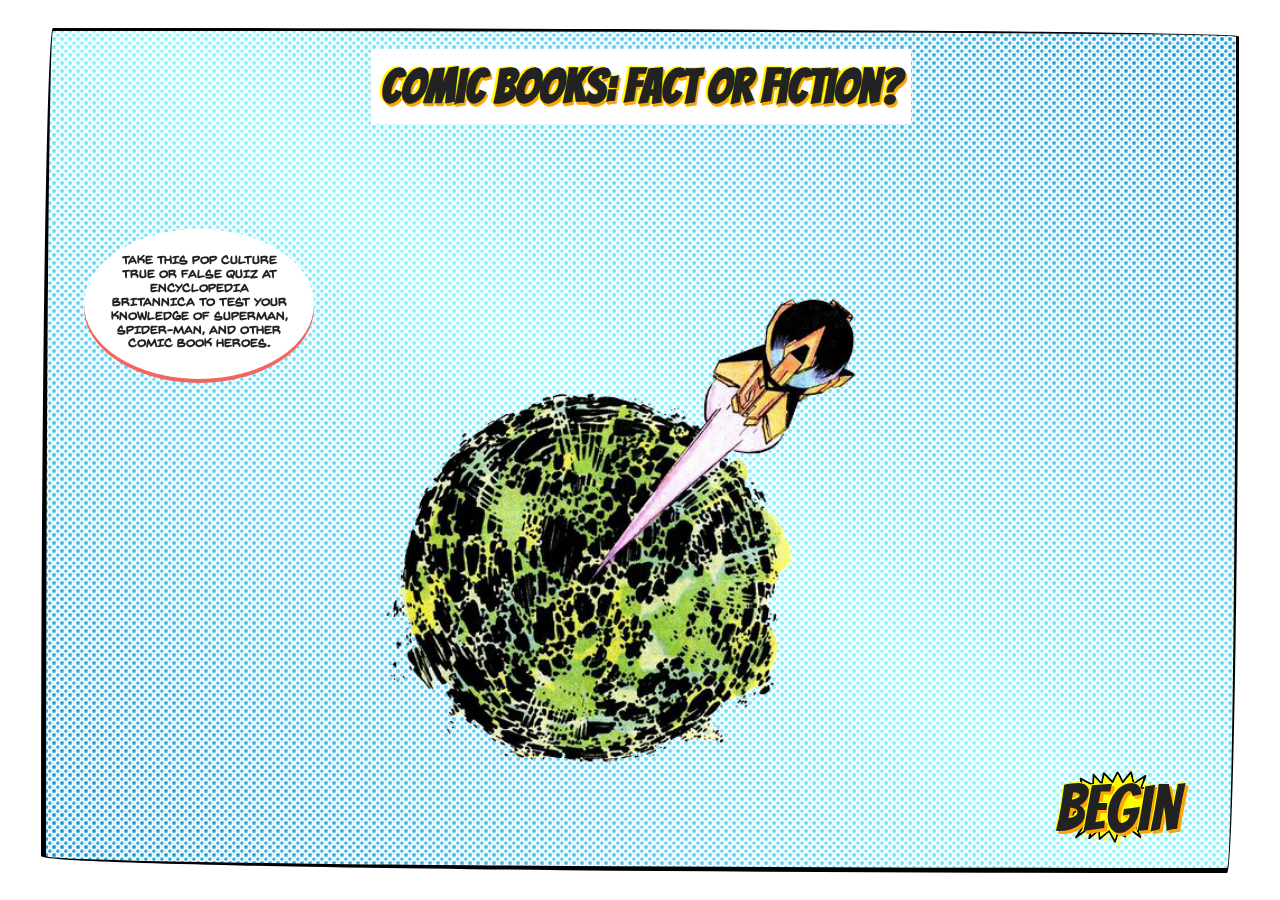
==== public/index.html @ ffc9914f "set up for firebase hosting" ====
<!doctype html>
<html lang="en">
    <head>
        <meta charset="utf-8">
        <meta http-equiv="x-ua-compatible" content="ie=edge">
        <title></title>
        <meta id="meta-description" name="description">
        <meta name="viewport" content="width=device-width, initial-scale=1">

        <link rel="stylesheet" href="css/normalize.css">
        <link rel="stylesheet" href="https://cdnjs.cloudflare.com/ajax/libs/animate.css/3.5.2/animate.css">

        <link rel="icon" type="image/png" sizes="32x32" href="/favicon-32x32.png">
        <link rel="icon" type="image/png" sizes="16x16" href="/favicon-16x16.png">
    </head>
    <body>
        <div class="outer-grid">
            <div id="innerGrid" class="inner-grid">
                <h1 id="title" class="title"></h1>
                <img id="krypton" class="krypton" src="img/krypton.png" alt="Superman's Home Planet Krypton explodes!">
                <div id="dialog" class="dialog">
                    <h4 id="description"></h4>
                </div>
                <template id="questionTemplate">
                    <blockquote id="bubble" class="bubble">
                        <h2 id="questionHead" class="question"></h2>
                    </blockquote>
                    <h3 id="score" class="score"></h3>
                    <div id="answersGrid" class="answers-grid">
                        <h3 id="answer1" class="answers"></h3>
                        <h3 id="answer2" class="answers"></h3>
                    </div>
                </template>
                <template id="nextTemplate">
                    <h2 id="correct" class="correct">Correct!</h2>
                    <h3 id="explanation" class="explanation"></h3>
                    <h2 id="next" class="next">Next >></h2>
                </template>
                <button id="begin" onclick="beginQuestionFlow()" class="begin-btn">Begin</button>
            </div>
        </div>

        <link rel="stylesheet" type="text/css" media="screen" href="css/main.css"/>
        <script src="js/main.js"></script>
    </body>
</html>
---- public/css/main.css ----
@import url(//fonts.googleapis.com/css?family=Bangers);
@font-face {
    font-family: 'Back Issues';
    src: url('../fonts/BackIssuesBB_reg.otf')
}

body {
    font-family: "Bangers", sans-serif;
    color: #222;
    text-align: center;
    text-shadow: -1.5px -1.5px yellow, 1.5px 1.5px orange,  2.5px 2.5px orange;
}

.outer-grid {
    display: grid;
    width: 100vw;
    height: 100vh;
    margin: 0;
    padding: 0;
    justify-items: center;
    align-items: center;
}

.inner-grid {
    display: grid;
    height: 93vh;
    width: 93vw;
    background:#fff;
    border: solid black;
    border-color: black;
    border-width: 3px 3px 5px 5px;
    border-radius:1% 98% 1% 98%/98% 1% 92% 2%;
    grid-template-areas: 
        "top"
        "center"
        "bottom";
    background-image: radial-gradient(ellipse farthest-corner, rgba(0, 0, 0, 0) 0%, rgba(0, 0, 0, 0) 35%, #ffffff 30%, #ffffff 40%, rgba(0, 0, 0, 0) 90%), radial-gradient(ellipse farthest-corner at 0px 0px, rgba(0, 0, 0, 0) 0%, rgba(0, 0, 0, 0) 20%, #ffffff 15%, #ffffff 20%, rgba(0, 0, 0, 0) 50%), radial-gradient(ellipse farthest-corner at 8px 8px, rgba(0, 0, 0, 0) 0%, rgba(0, 0, 0, 0) 20%, #ffffff 15%, #ffffff 20%, rgba(0, 0, 0, 0) 50%), radial-gradient(ellipse farthest-corner at 0px 8px, rgba(0, 0, 0, 0) 0%, rgba(0, 0, 0, 0) 20%, #ffffff 15%, #ffffff 20%, rgba(0, 0, 0, 0) 40%), radial-gradient(ellipse farthest-corner at 8px 0px, rgba(0, 0, 0, 0) 0%, rgba(0, 0, 0, 0) 20%, #ffffff 15%, #ffffff 20%, rgba(0, 0, 0, 0) 50%), linear-gradient(40deg, #038ecf 0, #51cbf1 30%, #7ff9ff 50%, #51cbf1 70%, #038ecf 100%);
    background-size: 8px 8px, 8px 8px, 8px 8px, 8px 8px, 8px 8px, 100% 100%;
}

.title {
    font-size: 3em;
    text-shadow: -1.5px -1.5px yellow, 1.5px 1.5px orange,  2.5px 2.5px orange;
    grid-area: top;
    margin-top: 2vh;
    padding: 10px;
    background-color: #fff;
    align-self: start;
    justify-self: center;
}

.begin-btn {
    background: url('../pop.svg');
    border: none;
    background-position: center;
    background-size: 100% 100%;
    background-repeat: no-repeat;
    margin-right: 4vw;
    font-family: "Bangers", sans-serif;
    justify-self: end;
    align-self: center;
    color: #222;
    font-size: 4em;
    text-shadow: -1.5px -1.5px yellow, 1.5px 1.5px orange,  2.5px 2.5px orange;
    grid-area: bottom;
    cursor: pointer;
    text-decoration: none;
}

.dialog {
    position: absolute;
    font-size: 0.8em;
    text-transform: uppercase;
    max-height: 150px;
    max-width: 200px;
    margin-top: 22vh;
    margin-left: 3vw;
    padding: 0px 15px;
    background-color: #fff;
    -webkit-filter: drop-shadow(0 4px 0 #f3655d);
    filter: drop-shadow(0 4px 0 #f3655d);
    text-transform: uppercase;
    height: 65%;
    -moz-border-radius: 50%;
    -webkit-border-radius: 50%;
    border-radius: 50%;
    text-shadow: none;
}

h4 {
    font-family: "Back Issues", sans-serif;
    color: #222;
    font-size: 0.95em;
    padding: 10px;
}

.krypton {
    margin-bottom: -25px;
    max-width: 550px;
    align-self: end;
    justify-self: center;
    width: 90vw;
    grid-area: center;
}

.question {
    font-family: 'Back Issues';
    font-size: 1.3em;
    max-width: 450px;
    padding: 10px;
    padding: 35px;
}

blockquote.bubble { 
    display: grid;
    justify-self: center;
    justify-items: center;
    background: url('../speech-bubble.svg'); 
    background-position: center;
    background-size: 100% 100%;
    max-height: 150px;
    max-width: 550px;
    background-repeat: no-repeat;
    padding-top: 6%;
    padding-bottom: 16%;
    box-sizing: content-box;
    line-height: 1;
    grid-area: center;
    text-shadow: none;
}

.score {
    grid-area: center;
    align-self: end;
    font-size: 1.6em;
}

.answers-grid {
    display: grid;
    grid-template-areas: 
        "left right";
    grid-column: 1fr 1fr;
    align-items: start;
}

#answer1 {
    grid-area: left;
}

#answer2 {
    grid-area: right;
}

.answers {
    margin-top: 0;
    grid-area: bottom;
    font-size: 3em;
    cursor: pointer;
}

.next {
    grid-area: bottom;
    cursor: pointer;
    font-size: 4em;
}

.explanation {
    grid-area: center;
    font-size: 3em;
    align-self: center;
    max-width: 650px;
    padding-right: 15px;
    padding-left: 15px;
    justify-self: center;
}

.correct {
    font-size: 4em;
    grid-area: center;
    align-self: start;
}

@media (max-width: 580px) {
    .title { 
        background-color: transparent;
    }

    .question {
        padding: 15px;
        margin-top: 5px;
    }

    .correct {
        font-size: 3em;
    }

    .explanation {
        font-size: 2em;
    }
}
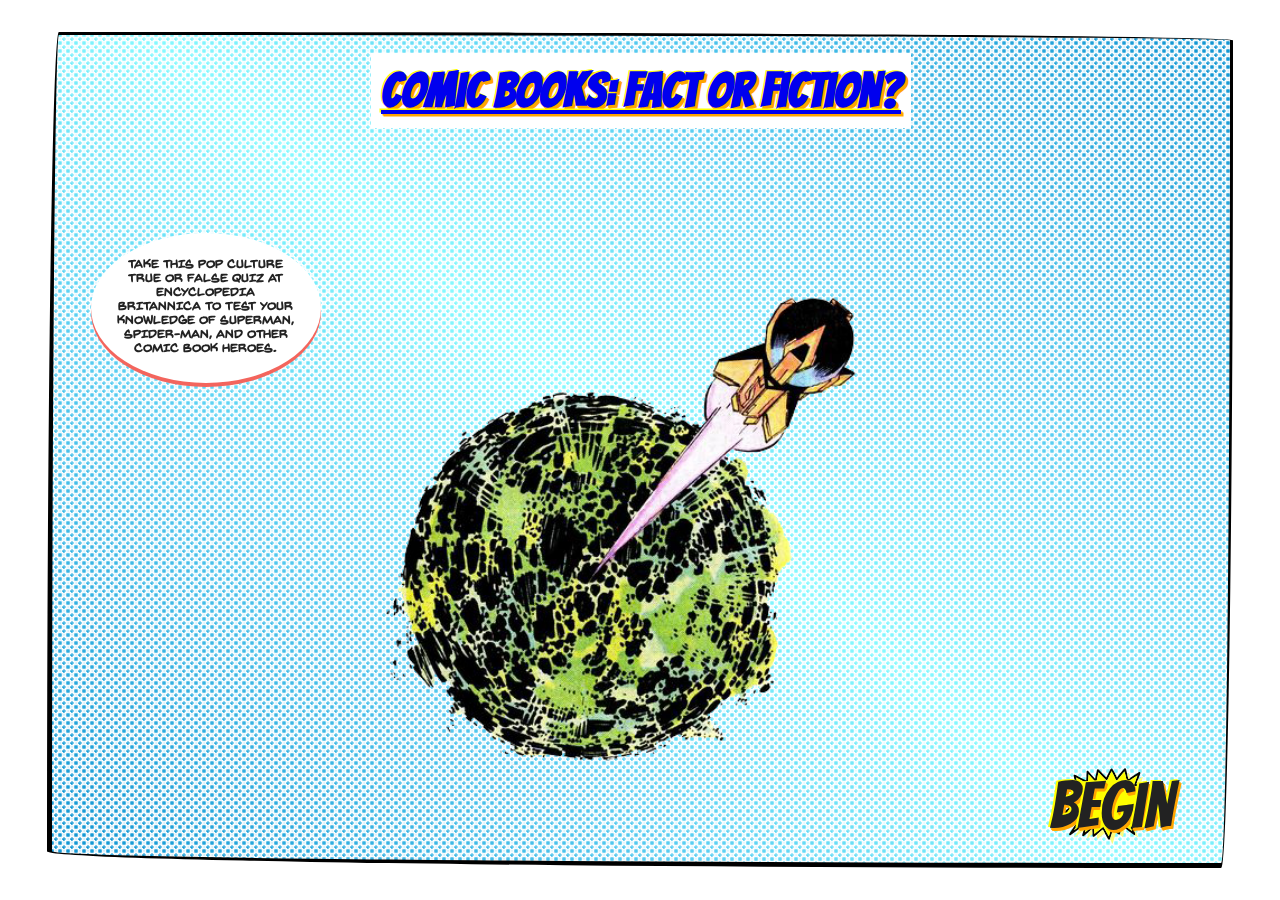
==== commit 855fb1de: "Made the title a home link" ====
--- a/public/index.html
+++ b/public/index.html
@@ -16,7 +16,7 @@
     <body>
         <div class="outer-grid">
             <div id="innerGrid" class="inner-grid">
-                <h1 id="title" class="title"></h1>
+                <a href="/" class="home-link"><h1 id="title" class="title"></h1></a>
                 <img id="krypton" class="krypton" src="img/krypton.png" alt="Superman's Home Planet Krypton explodes!">
                 <div id="dialog" class="dialog">
                     <h4 id="description"></h4>
--- a/public/css/main.css
+++ b/public/css/main.css
@@ -23,8 +23,8 @@
 
 .inner-grid {
     display: grid;
-    height: 93vh;
-    width: 93vw;
+    height: 92vh;
+    width: 92vw;
     background:#fff;
     border: solid black;
     border-color: black;
@@ -36,6 +36,14 @@
         "bottom";
     background-image: radial-gradient(ellipse farthest-corner, rgba(0, 0, 0, 0) 0%, rgba(0, 0, 0, 0) 35%, #ffffff 30%, #ffffff 40%, rgba(0, 0, 0, 0) 90%), radial-gradient(ellipse farthest-corner at 0px 0px, rgba(0, 0, 0, 0) 0%, rgba(0, 0, 0, 0) 20%, #ffffff 15%, #ffffff 20%, rgba(0, 0, 0, 0) 50%), radial-gradient(ellipse farthest-corner at 8px 8px, rgba(0, 0, 0, 0) 0%, rgba(0, 0, 0, 0) 20%, #ffffff 15%, #ffffff 20%, rgba(0, 0, 0, 0) 50%), radial-gradient(ellipse farthest-corner at 0px 8px, rgba(0, 0, 0, 0) 0%, rgba(0, 0, 0, 0) 20%, #ffffff 15%, #ffffff 20%, rgba(0, 0, 0, 0) 40%), radial-gradient(ellipse farthest-corner at 8px 0px, rgba(0, 0, 0, 0) 0%, rgba(0, 0, 0, 0) 20%, #ffffff 15%, #ffffff 20%, rgba(0, 0, 0, 0) 50%), linear-gradient(40deg, #038ecf 0, #51cbf1 30%, #7ff9ff 50%, #51cbf1 70%, #038ecf 100%);
     background-size: 8px 8px, 8px 8px, 8px 8px, 8px 8px, 8px 8px, 100% 100%;
+}
+
+a:visited {
+    color: inherit;
+}
+
+.home-link {
+    justify-self: center;
 }
 
 .title {
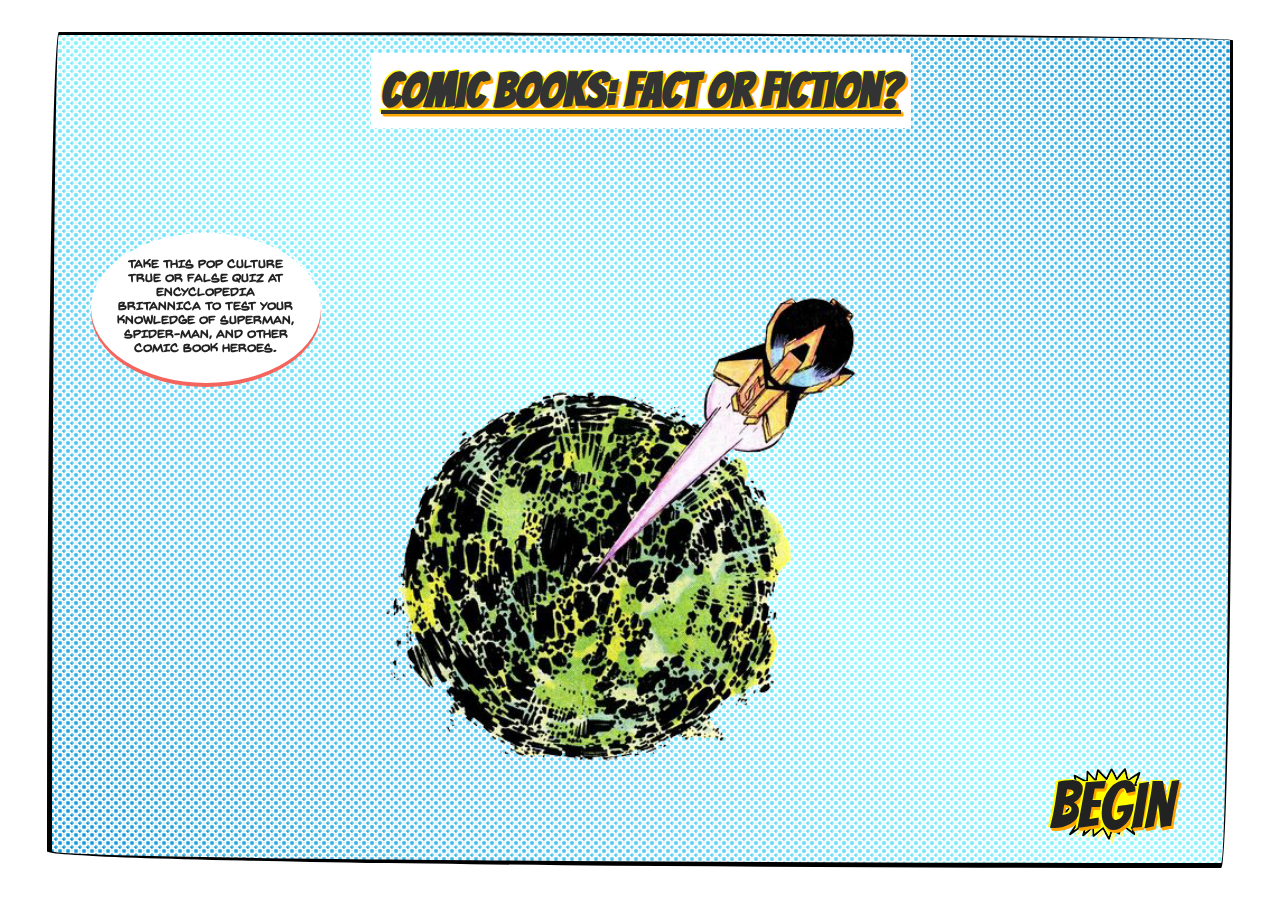
==== commit 709541f5: "Reverting back to working" ====
--- a/public/index.html
+++ b/public/index.html
@@ -36,7 +36,7 @@
                     <h3 id="explanation" class="explanation"></h3>
                     <h2 id="next" class="next">Next >></h2>
                 </template>
-                <button id="begin" onclick="beginQuestionFlow()" class="begin-btn">Begin</button>
+                <button id="begin" class="begin-btn">Begin</button>
             </div>
         </div>
 
--- a/public/css/main.css
+++ b/public/css/main.css
@@ -36,6 +36,10 @@
         "bottom";
     background-image: radial-gradient(ellipse farthest-corner, rgba(0, 0, 0, 0) 0%, rgba(0, 0, 0, 0) 35%, #ffffff 30%, #ffffff 40%, rgba(0, 0, 0, 0) 90%), radial-gradient(ellipse farthest-corner at 0px 0px, rgba(0, 0, 0, 0) 0%, rgba(0, 0, 0, 0) 20%, #ffffff 15%, #ffffff 20%, rgba(0, 0, 0, 0) 50%), radial-gradient(ellipse farthest-corner at 8px 8px, rgba(0, 0, 0, 0) 0%, rgba(0, 0, 0, 0) 20%, #ffffff 15%, #ffffff 20%, rgba(0, 0, 0, 0) 50%), radial-gradient(ellipse farthest-corner at 0px 8px, rgba(0, 0, 0, 0) 0%, rgba(0, 0, 0, 0) 20%, #ffffff 15%, #ffffff 20%, rgba(0, 0, 0, 0) 40%), radial-gradient(ellipse farthest-corner at 8px 0px, rgba(0, 0, 0, 0) 0%, rgba(0, 0, 0, 0) 20%, #ffffff 15%, #ffffff 20%, rgba(0, 0, 0, 0) 50%), linear-gradient(40deg, #038ecf 0, #51cbf1 30%, #7ff9ff 50%, #51cbf1 70%, #038ecf 100%);
     background-size: 8px 8px, 8px 8px, 8px 8px, 8px 8px, 8px 8px, 100% 100%;
+}
+
+a {
+    color: #333;
 }
 
 a:visited {
@@ -174,7 +178,7 @@
 
 .explanation {
     grid-area: center;
-    font-size: 3em;
+    font-size: 2.5em;
     align-self: center;
     max-width: 650px;
     padding-right: 15px;
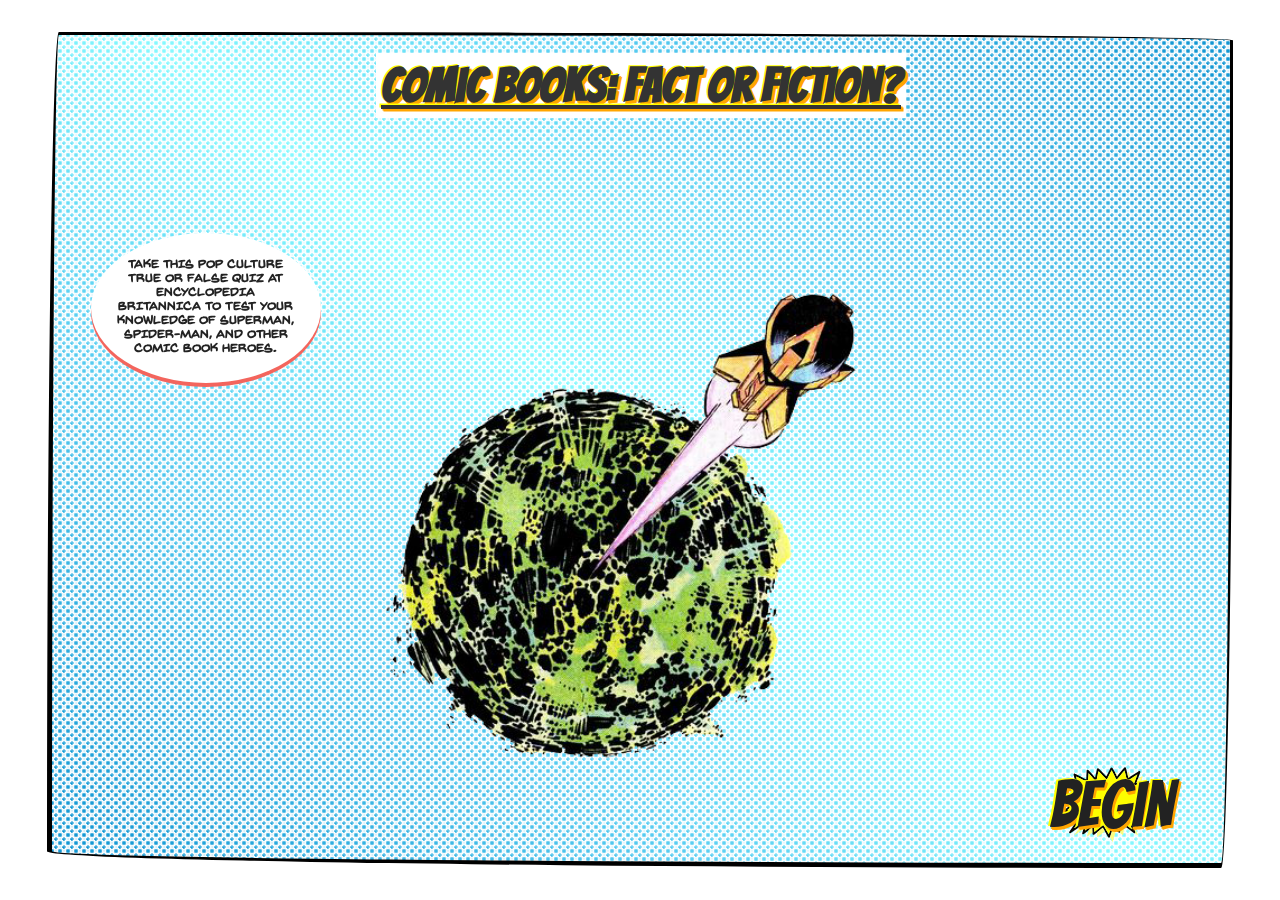
==== commit 646e21b2: "good stopping point, need to find ways to make code more concise" ====
--- a/public/index.html
+++ b/public/index.html
@@ -7,20 +7,19 @@
         <meta id="meta-description" name="description">
         <meta name="viewport" content="width=device-width, initial-scale=1">
 
-        <link rel="stylesheet" href="css/normalize.css">
-        <link rel="stylesheet" href="https://cdnjs.cloudflare.com/ajax/libs/animate.css/3.5.2/animate.css">
-
         <link rel="icon" type="image/png" sizes="32x32" href="/favicon-32x32.png">
         <link rel="icon" type="image/png" sizes="16x16" href="/favicon-16x16.png">
     </head>
     <body>
         <div class="outer-grid">
+
             <div id="innerGrid" class="inner-grid">
                 <a href="/" class="home-link"><h1 id="title" class="title"></h1></a>
                 <img id="krypton" class="krypton" src="img/krypton.png" alt="Superman's Home Planet Krypton explodes!">
                 <div id="dialog" class="dialog">
                     <h4 id="description"></h4>
                 </div>
+
                 <template id="questionTemplate">
                     <blockquote id="bubble" class="bubble">
                         <h2 id="questionHead" class="question"></h2>
@@ -31,16 +30,24 @@
                         <h3 id="answer2" class="answers"></h3>
                     </div>
                 </template>
-                <template id="nextTemplate">
+
+                <template id="explanationTemplate">
                     <h2 id="correct" class="correct">Correct!</h2>
                     <h3 id="explanation" class="explanation"></h3>
+                </template>
+
+                <template id="nextTemplate">
                     <h2 id="next" class="next">Next >></h2>
                 </template>
+
                 <button id="begin" class="begin-btn">Begin</button>
             </div>
         </div>
 
         <link rel="stylesheet" type="text/css" media="screen" href="css/main.css"/>
+        <link rel="stylesheet" href="https://cdnjs.cloudflare.com/ajax/libs/animate.css/3.5.2/animate.css">
+        <link rel="stylesheet" href="css/normalize.css">
+
         <script src="js/main.js"></script>
     </body>
 </html>
--- a/public/css/main.css
+++ b/public/css/main.css
@@ -36,6 +36,7 @@
         "bottom";
     background-image: radial-gradient(ellipse farthest-corner, rgba(0, 0, 0, 0) 0%, rgba(0, 0, 0, 0) 35%, #ffffff 30%, #ffffff 40%, rgba(0, 0, 0, 0) 90%), radial-gradient(ellipse farthest-corner at 0px 0px, rgba(0, 0, 0, 0) 0%, rgba(0, 0, 0, 0) 20%, #ffffff 15%, #ffffff 20%, rgba(0, 0, 0, 0) 50%), radial-gradient(ellipse farthest-corner at 8px 8px, rgba(0, 0, 0, 0) 0%, rgba(0, 0, 0, 0) 20%, #ffffff 15%, #ffffff 20%, rgba(0, 0, 0, 0) 50%), radial-gradient(ellipse farthest-corner at 0px 8px, rgba(0, 0, 0, 0) 0%, rgba(0, 0, 0, 0) 20%, #ffffff 15%, #ffffff 20%, rgba(0, 0, 0, 0) 40%), radial-gradient(ellipse farthest-corner at 8px 0px, rgba(0, 0, 0, 0) 0%, rgba(0, 0, 0, 0) 20%, #ffffff 15%, #ffffff 20%, rgba(0, 0, 0, 0) 50%), linear-gradient(40deg, #038ecf 0, #51cbf1 30%, #7ff9ff 50%, #51cbf1 70%, #038ecf 100%);
     background-size: 8px 8px, 8px 8px, 8px 8px, 8px 8px, 8px 8px, 100% 100%;
+    min-height: 535px;
 }
 
 a {
@@ -55,7 +56,7 @@
     text-shadow: -1.5px -1.5px yellow, 1.5px 1.5px orange,  2.5px 2.5px orange;
     grid-area: top;
     margin-top: 2vh;
-    padding: 10px;
+    padding: 5px;
     background-color: #fff;
     align-self: start;
     justify-self: center;
@@ -171,9 +172,12 @@
 }
 
 .next {
-    grid-area: bottom;
+    grid-column-start: left;
+    grid-column-end: right;
     cursor: pointer;
     font-size: 4em;
+    align-self: start;
+    z-index: 2;
 }
 
 .explanation {
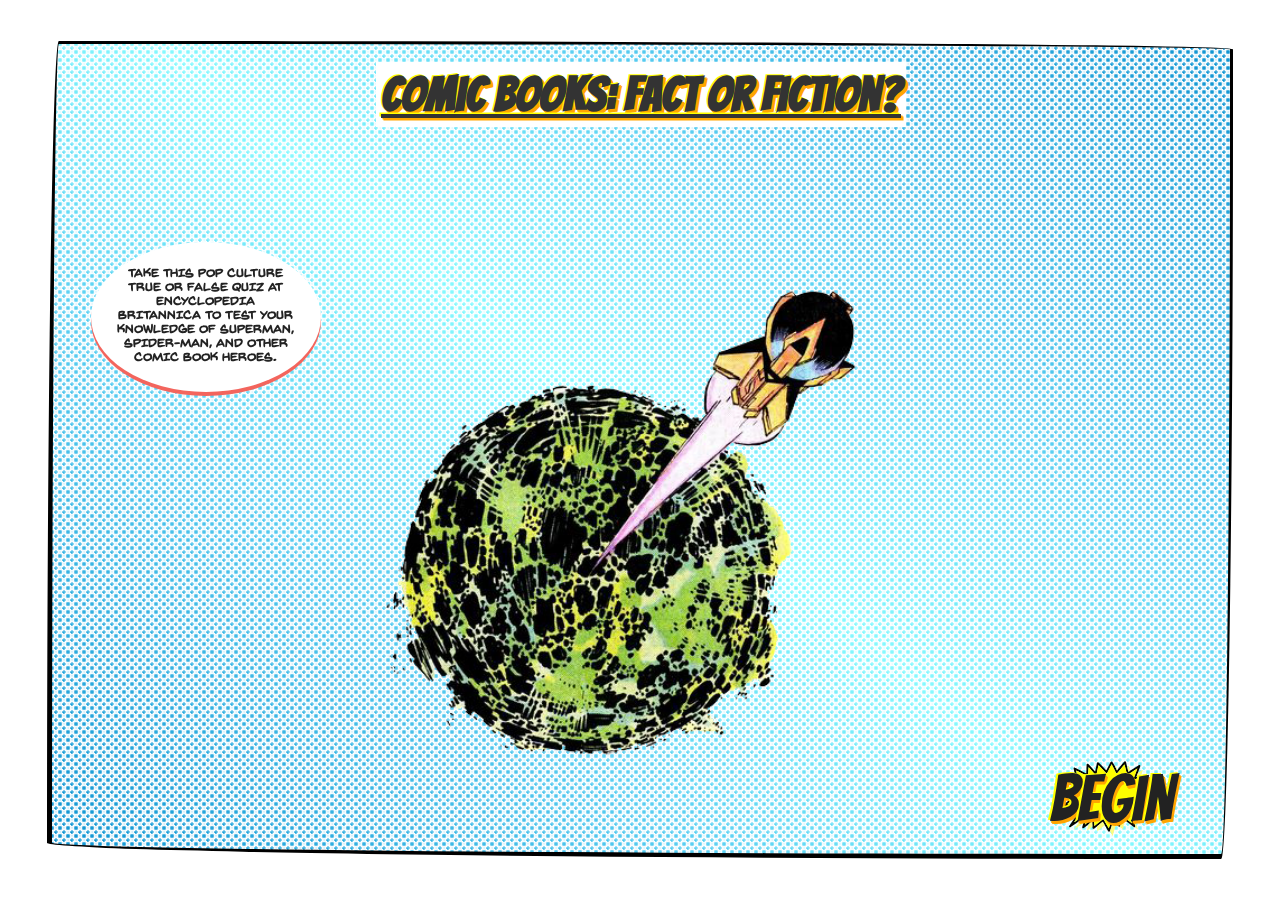
==== commit 52dc00eb: "I think this is done" ====
--- a/public/index.html
+++ b/public/index.html
@@ -40,6 +40,11 @@
                     <h2 id="next" class="next">Next >></h2>
                 </template>
 
+                <template id="thanksTemplate">
+                    <h2 id="thankYou" class="thanks">Thank you for taking this quiz from Encyclopedia Britannica!</h2>
+                    <a href="/" class="play-again"><h2>Play Again</h2></a>
+                </template>
+
                 <button id="begin" class="begin-btn">Begin</button>
             </div>
         </div>
--- a/public/css/main.css
+++ b/public/css/main.css
@@ -23,7 +23,7 @@
 
 .inner-grid {
     display: grid;
-    height: 92vh;
+    height: 90vh;
     width: 92vw;
     background:#fff;
     border: solid black;
@@ -118,10 +118,12 @@
 
 .question {
     font-family: 'Back Issues';
-    font-size: 1.3em;
+    font-size: 1.25em;
     max-width: 450px;
-    padding: 10px;
-    padding: 35px;
+    padding-top: 20px;
+    padding-bottom: 35px;
+    padding-right: 35px;
+    padding-left: 35px;
 }
 
 blockquote.bubble { 
@@ -149,7 +151,9 @@
 }
 
 .answers-grid {
-    display: grid;
+    margin-top: -10px;
+    display: grid;
+    grid-area: bottom;
     grid-template-areas: 
         "left right";
     grid-column: 1fr 1fr;
@@ -172,12 +176,12 @@
 }
 
 .next {
-    grid-column-start: left;
-    grid-column-end: right;
+    justify-self: center;
+    grid-area: bottom;
     cursor: pointer;
     font-size: 4em;
-    align-self: start;
-    z-index: 2;
+    margin-top: 25px;
+    margin-bottom: 5px;
 }
 
 .explanation {
@@ -191,9 +195,24 @@
 }
 
 .correct {
+    margin-top: 0;
     font-size: 4em;
     grid-area: center;
     align-self: start;
+}
+
+.thanks {
+    grid-area: center;
+    font-size: 2em;
+    align-self: start;
+}
+
+.play-again {
+    grid-area: center;
+    font-size: 2.5em;
+    align-self: end;
+    z-index: 10;
+    padding-bottom: 20px;
 }
 
 @media (max-width: 580px) {
@@ -202,8 +221,11 @@
     }
 
     .question {
-        padding: 15px;
-        margin-top: 5px;
+        padding-top: 5px;
+        padding-right: 22px;
+        padding-left: 22px;
+        padding-bottom: 15px;
+        margin-top: 10px;
     }
 
     .correct {
@@ -211,6 +233,6 @@
     }
 
     .explanation {
-        font-size: 2em;
+        font-size: 1.6em;
     }
 }